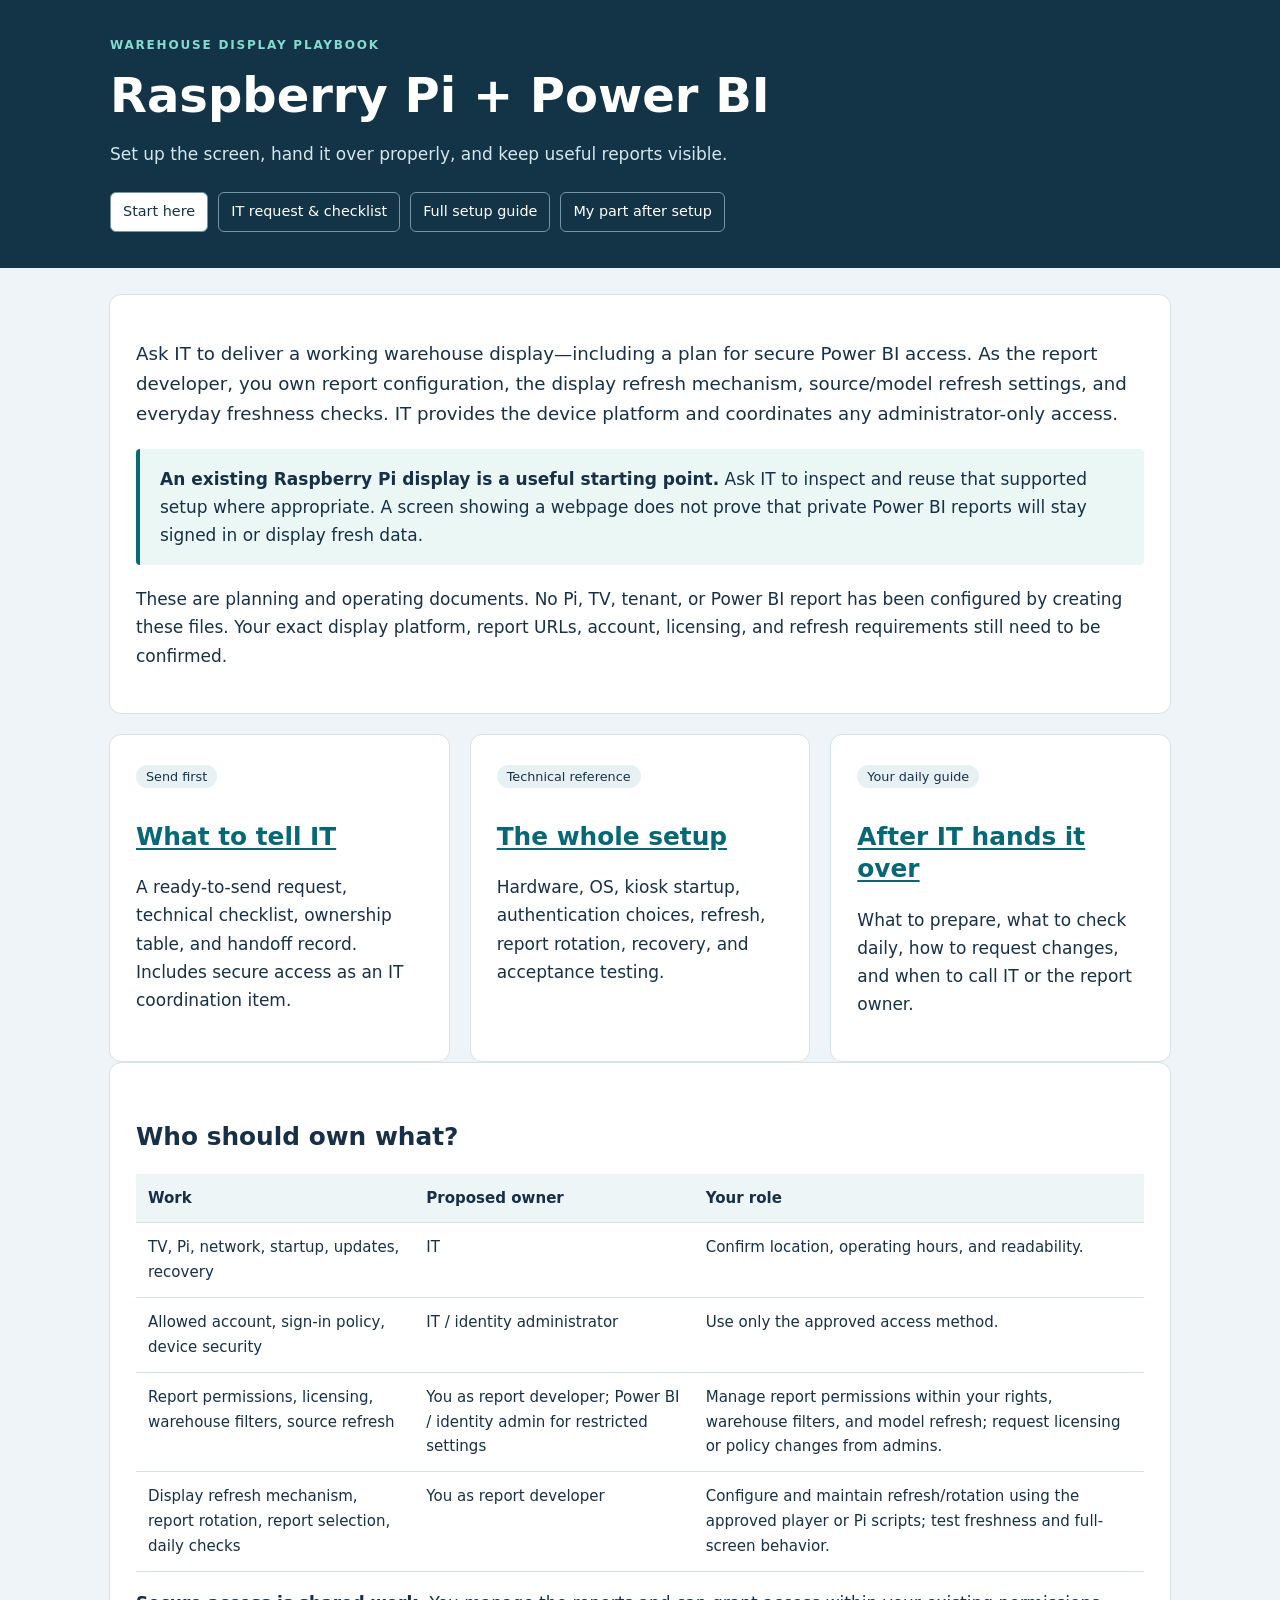
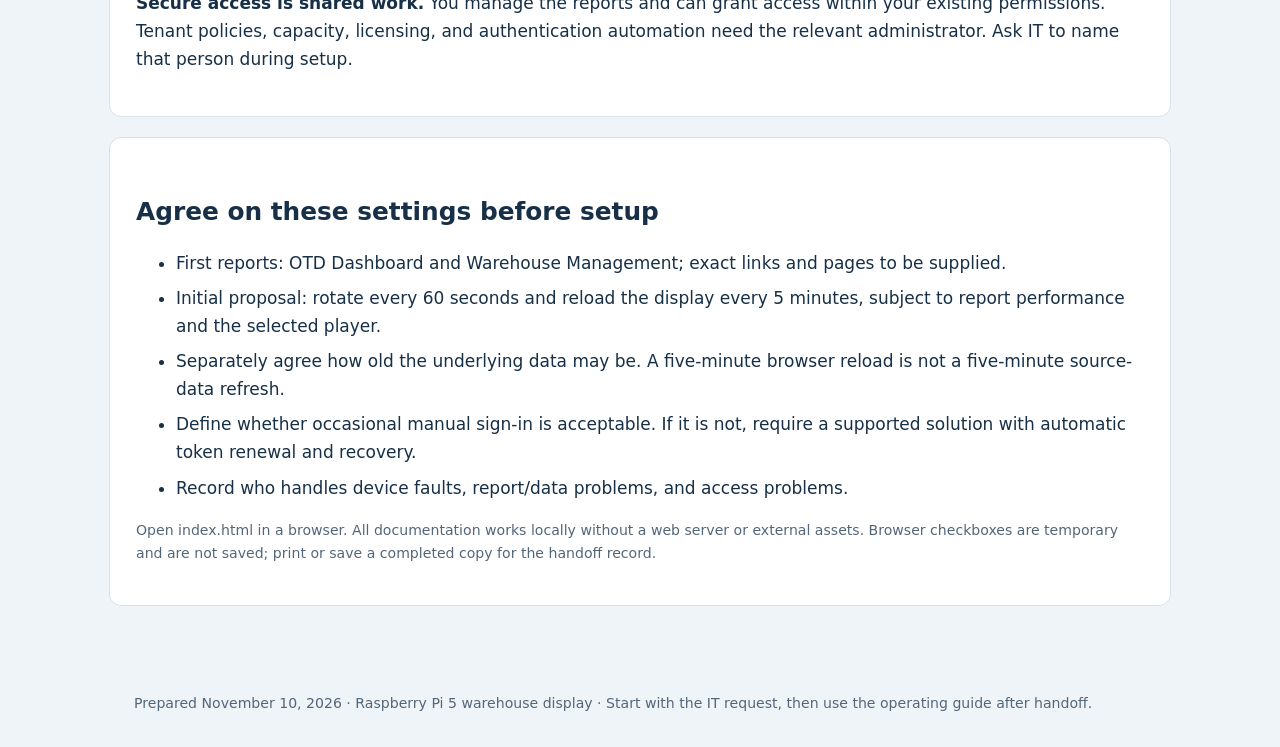
==== index.html @ 1edba2c5 "Add warehouse Raspberry Pi Power BI setup and handoff docs" ====
<!doctype html>
<html lang="en"><head><meta charset="utf-8"><meta name="viewport" content="width=device-width,initial-scale=1"><title>Warehouse Power BI Display — Start Here</title><link rel="stylesheet" href="docs.css"></head>
<body><header><div class="eyebrow">Warehouse display playbook</div><h1>Raspberry Pi + Power BI</h1><p>Set up the screen, hand it over properly, and keep useful reports visible.</p><nav aria-label="Documentation"><a href="index.html" aria-current="page">Start here</a><a href="it-handoff.html">IT request &amp; checklist</a><a href="full-setup.html">Full setup guide</a><a href="my-part.html">My part after setup</a></nav></header>
<main><article><p class="lead">Ask IT to deliver a working warehouse display—including a plan for secure Power BI access. As the report developer, you own report configuration, the display refresh mechanism, source/model refresh settings, and everyday freshness checks. IT provides the device platform and coordinates any administrator-only access.</p><div class="note"><strong>An existing Raspberry Pi display is a useful starting point.</strong> Ask IT to inspect and reuse that supported setup where appropriate. A screen showing a webpage does not prove that private Power BI reports will stay signed in or display fresh data.</div><p>These are planning and operating documents. No Pi, TV, tenant, or Power BI report has been configured by creating these files. Your exact display platform, report URLs, account, licensing, and refresh requirements still need to be confirmed.</p></article>
<div class="grid"><section class="card"><span class="tag">Send first</span><h2><a href="it-handoff.html">What to tell IT</a></h2><p>A ready-to-send request, technical checklist, ownership table, and handoff record. Includes secure access as an IT coordination item.</p></section><section class="card"><span class="tag">Technical reference</span><h2><a href="full-setup.html">The whole setup</a></h2><p>Hardware, OS, kiosk startup, authentication choices, refresh, report rotation, recovery, and acceptance testing.</p></section><section class="card"><span class="tag">Your daily guide</span><h2><a href="my-part.html">After IT hands it over</a></h2><p>What to prepare, what to check daily, how to request changes, and when to call IT or the report owner.</p></section></div>
<article><h2>Who should own what?</h2><div class="table-wrap"><table><thead><tr><th>Work</th><th>Proposed owner</th><th>Your role</th></tr></thead><tbody><tr><td>TV, Pi, network, startup, updates, recovery</td><td>IT</td><td>Confirm location, operating hours, and readability.</td></tr><tr><td>Allowed account, sign-in policy, device security</td><td>IT / identity administrator</td><td>Use only the approved access method.</td></tr><tr><td>Report permissions, licensing, warehouse filters, source refresh</td><td>You as report developer; Power BI / identity admin for restricted settings</td><td>Manage report permissions within your rights, warehouse filters, and model refresh; request licensing or policy changes from admins.</td></tr><tr><td>Display refresh mechanism, report rotation, report selection, daily checks</td><td>You as report developer</td><td>Configure and maintain refresh/rotation using the approved player or Pi scripts; test freshness and full-screen behavior.</td></tr></tbody></table></div><p><strong>Secure access is shared work.</strong> You manage the reports and can grant access within your existing permissions. Tenant policies, capacity, licensing, and authentication automation need the relevant administrator. Ask IT to name that person during setup.</p></article>
<article><h2>Agree on these settings before setup</h2><ul><li>First reports: OTD Dashboard and Warehouse Management; exact links and pages to be supplied.</li><li>Initial proposal: rotate every 60 seconds and reload the display every 5 minutes, subject to report performance and the selected player.</li><li>Separately agree how old the underlying data may be. A five-minute browser reload is not a five-minute source-data refresh.</li><li>Define whether occasional manual sign-in is acceptable. If it is not, require a supported solution with automatic token renewal and recovery.</li><li>Record who handles device faults, report/data problems, and access problems.</li></ul><p class="small">Open index.html in a browser. All documentation works locally without a web server or external assets. Browser checkboxes are temporary and are not saved; print or save a completed copy for the handoff record.</p></article></main><footer>Prepared November 10, 2026 · Raspberry Pi 5 warehouse display · Start with the IT request, then use the operating guide after handoff.</footer></body></html>
---- docs.css ----
:root{--ink:#173047;--muted:#536679;--accent:#096b72;--line:#d6e2e8;--paper:#fff;--bg:#eef4f7}*{box-sizing:border-box}body{margin:0;background:var(--bg);color:var(--ink);font:17px/1.65 system-ui,-apple-system,'Segoe UI',sans-serif}header{background:#133447;color:white;padding:36px max(24px,calc((100% - 1060px)/2))}header p{color:#d5e6ed;margin-bottom:0}.eyebrow{text-transform:uppercase;letter-spacing:.15em;font-size:.75rem;font-weight:700;color:#83dcce}h1{font-size:clamp(2rem,4vw,3rem);line-height:1.15;margin:12px 0}h2{margin-top:2rem;line-height:1.3;font-size:1.55rem}h3{font-size:1.13rem;margin-top:1.6rem}nav{display:flex;gap:10px;flex-wrap:wrap;margin-top:24px}nav a{color:white;border:1px solid #7296a6;border-radius:6px;padding:7px 12px;text-decoration:none;font-size:.9rem}nav a[aria-current=page]{background:#fff;color:var(--ink)}main{max-width:1110px;margin:26px auto;padding:0 24px 40px}article,.card{background:white;border:1px solid var(--line);border-radius:12px;padding:26px;margin-bottom:20px}.grid{display:grid;grid-template-columns:repeat(auto-fit,minmax(250px,1fr));gap:20px}.grid .card{margin:0}a{color:#076774;text-underline-offset:3px}a:hover{text-decoration-thickness:2px}.lead{font-size:1.14rem}.note{background:#eaf7f4;border-left:4px solid var(--accent);padding:16px 20px;border-radius:4px;margin:20px 0}.attention{background:#fff5df;border-color:#bb7a00}.small,footer{font-size:.88rem;color:var(--muted)}footer{max-width:1060px;margin:auto;padding:0 24px 32px}li{margin:.45rem 0}table{width:100%;border-collapse:collapse;font-size:.94rem}th,td{text-align:left;vertical-align:top;border-bottom:1px solid var(--line);padding:12px}th{background:#edf5f7}.table-wrap{overflow-x:auto}pre{background:#102a3a;color:#e2f1f5;padding:18px;border-radius:8px;overflow:auto;font: .86rem/1.6 Consolas,monospace}code{font-family:Consolas,monospace;overflow-wrap:anywhere}pre code{overflow-wrap:normal}blockquote{margin:0;padding:20px;border:1px solid var(--line);background:#f7fafb}input[type=checkbox]{width:18px;height:18px;accent-color:var(--accent);vertical-align:middle;margin-right:8px}.checks{list-style:none;padding-left:0}.checks label{cursor:pointer}.field{display:block;border-bottom:1px solid #8198a7;min-height:32px;margin:5px 0 14px}.step{color:var(--accent);font-weight:700}.tag{font-size:.8rem;background:#e7f1f4;border-radius:20px;padding:4px 10px}.toc{columns:2}.toc li{break-inside:avoid}section{scroll-margin-top:20px}@media(max-width:650px){article,.card{padding:19px}th,td{padding:9px}.toc{columns:1}body{font-size:16px}}@media print{body{background:#fff;font-size:10pt;color:#000}header{background:white;color:#000;padding:0 0 12px;border-bottom:2px solid #000}header p,.eyebrow{color:#333}nav{display:none}main{margin:0;padding:0;max-width:none}article,.card{border:0;padding:0;border-radius:0;margin:16px 0}.grid{display:block}.grid .card{margin-bottom:16px}h2,h3{break-after:avoid}tr,.note,blockquote{break-inside:avoid}pre{white-space:pre-wrap;overflow-wrap:anywhere;background:#f2f2f2;color:#000;border:1px solid #ccc;font-size:8pt}a{color:#000}footer{padding:16px 0}.no-print{display:none}}
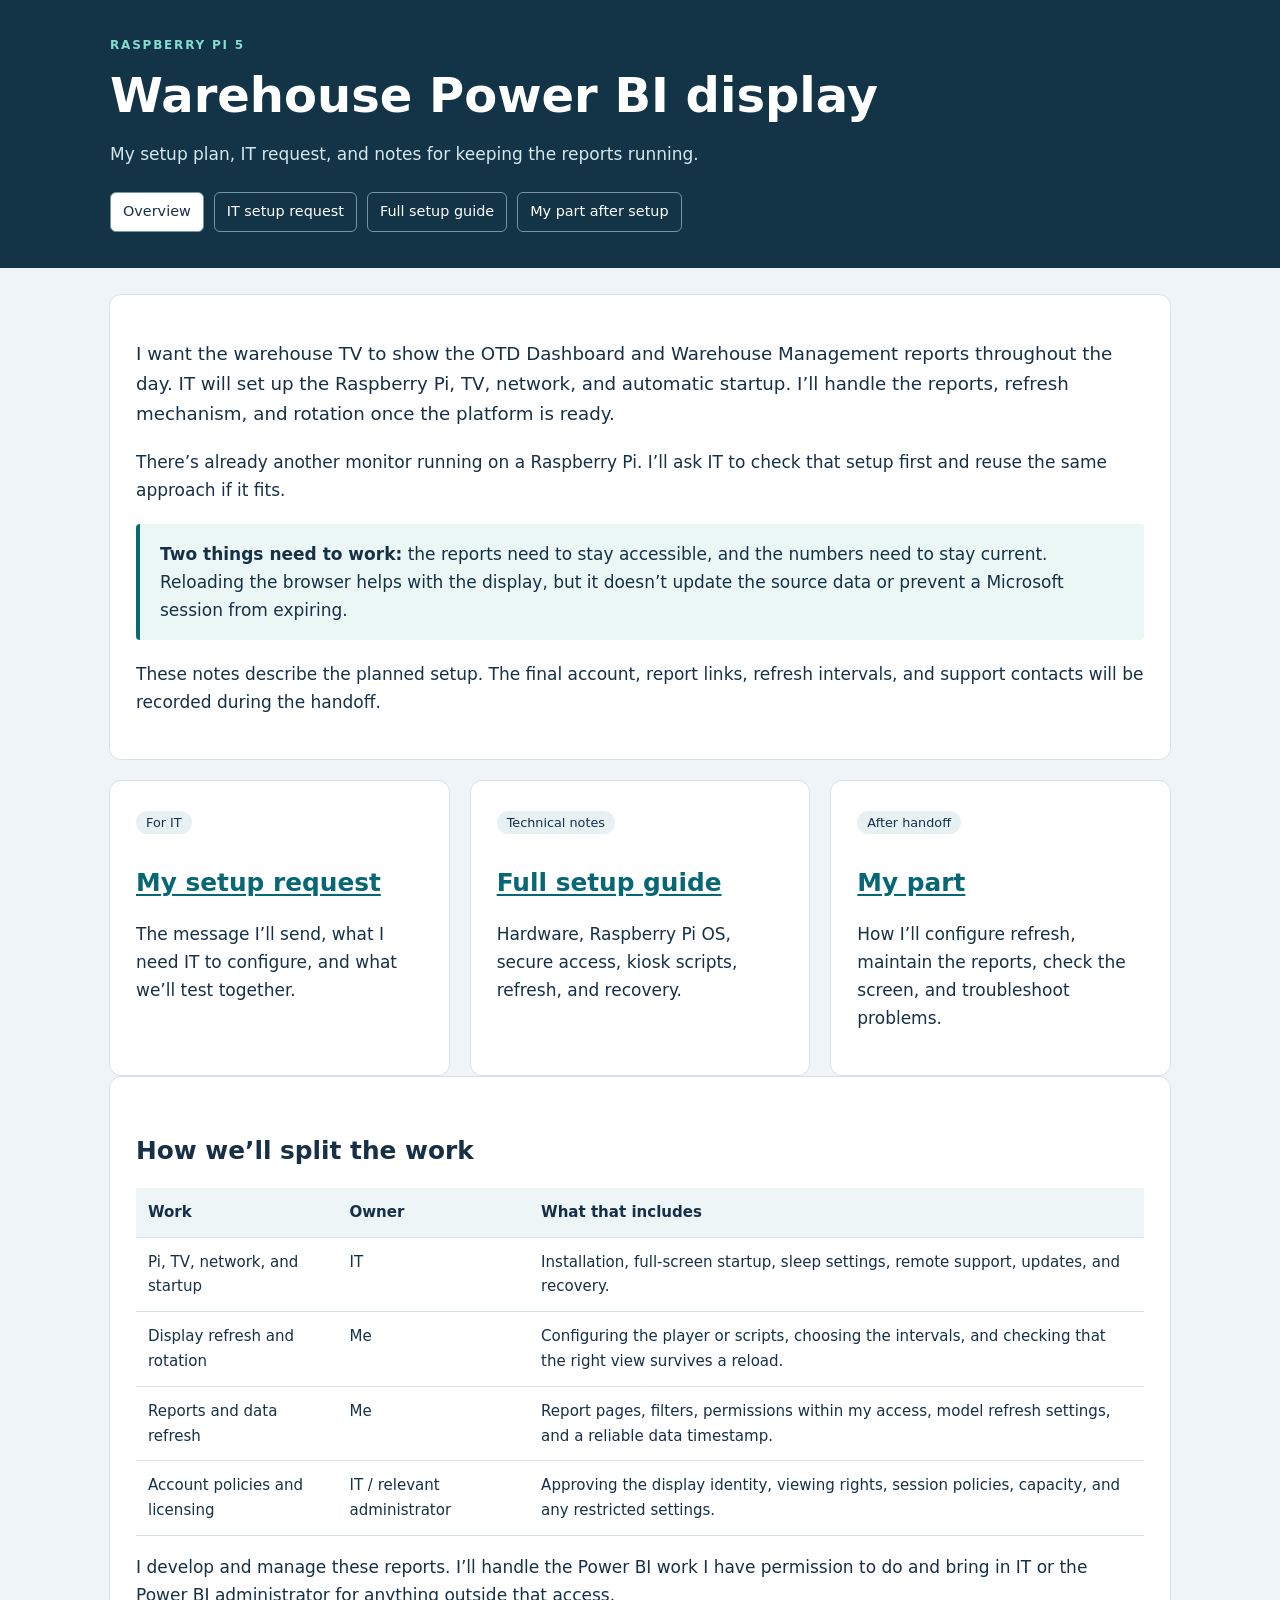
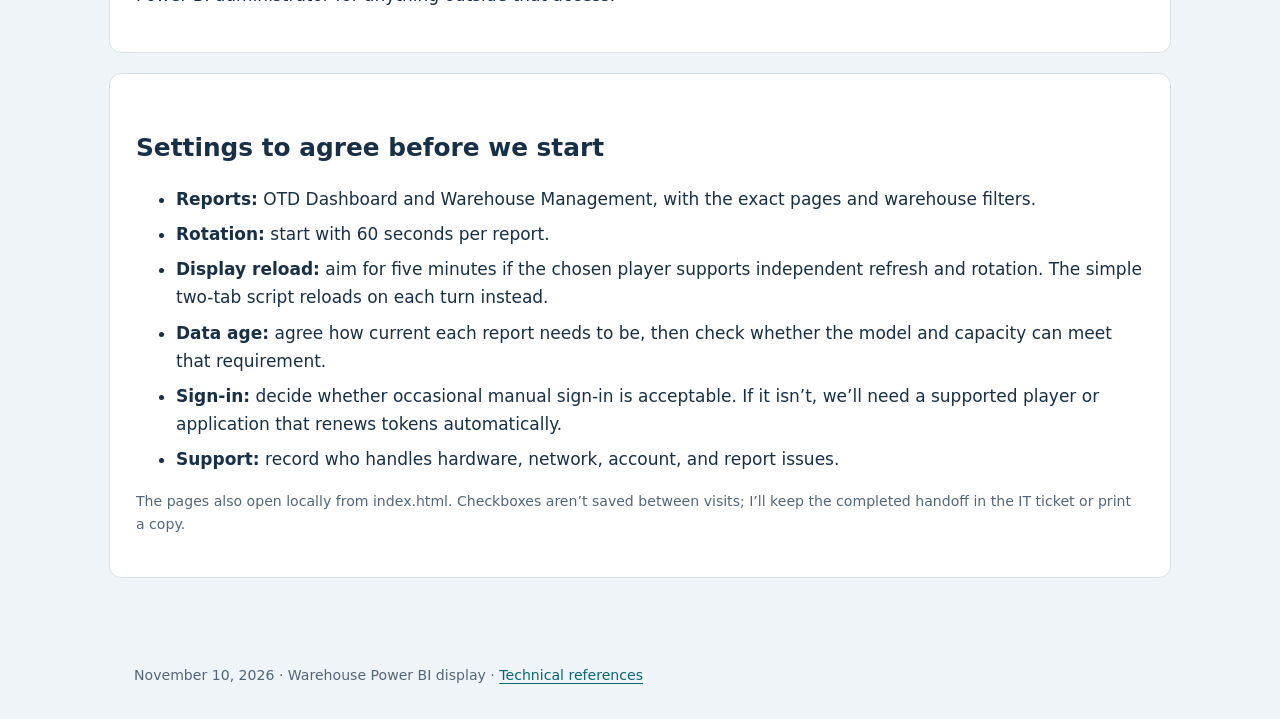
==== commit 9d3bd187: "Rewrite docs in first person and prepare static Pages site" ====
--- a/index.html
+++ b/index.html
@@ -1,7 +1,12 @@
 <!doctype html>
-<html lang="en"><head><meta charset="utf-8"><meta name="viewport" content="width=device-width,initial-scale=1"><title>Warehouse Power BI Display — Start Here</title><link rel="stylesheet" href="docs.css"></head>
-<body><header><div class="eyebrow">Warehouse display playbook</div><h1>Raspberry Pi + Power BI</h1><p>Set up the screen, hand it over properly, and keep useful reports visible.</p><nav aria-label="Documentation"><a href="index.html" aria-current="page">Start here</a><a href="it-handoff.html">IT request &amp; checklist</a><a href="full-setup.html">Full setup guide</a><a href="my-part.html">My part after setup</a></nav></header>
-<main><article><p class="lead">Ask IT to deliver a working warehouse display—including a plan for secure Power BI access. As the report developer, you own report configuration, the display refresh mechanism, source/model refresh settings, and everyday freshness checks. IT provides the device platform and coordinates any administrator-only access.</p><div class="note"><strong>An existing Raspberry Pi display is a useful starting point.</strong> Ask IT to inspect and reuse that supported setup where appropriate. A screen showing a webpage does not prove that private Power BI reports will stay signed in or display fresh data.</div><p>These are planning and operating documents. No Pi, TV, tenant, or Power BI report has been configured by creating these files. Your exact display platform, report URLs, account, licensing, and refresh requirements still need to be confirmed.</p></article>
-<div class="grid"><section class="card"><span class="tag">Send first</span><h2><a href="it-handoff.html">What to tell IT</a></h2><p>A ready-to-send request, technical checklist, ownership table, and handoff record. Includes secure access as an IT coordination item.</p></section><section class="card"><span class="tag">Technical reference</span><h2><a href="full-setup.html">The whole setup</a></h2><p>Hardware, OS, kiosk startup, authentication choices, refresh, report rotation, recovery, and acceptance testing.</p></section><section class="card"><span class="tag">Your daily guide</span><h2><a href="my-part.html">After IT hands it over</a></h2><p>What to prepare, what to check daily, how to request changes, and when to call IT or the report owner.</p></section></div>
-<article><h2>Who should own what?</h2><div class="table-wrap"><table><thead><tr><th>Work</th><th>Proposed owner</th><th>Your role</th></tr></thead><tbody><tr><td>TV, Pi, network, startup, updates, recovery</td><td>IT</td><td>Confirm location, operating hours, and readability.</td></tr><tr><td>Allowed account, sign-in policy, device security</td><td>IT / identity administrator</td><td>Use only the approved access method.</td></tr><tr><td>Report permissions, licensing, warehouse filters, source refresh</td><td>You as report developer; Power BI / identity admin for restricted settings</td><td>Manage report permissions within your rights, warehouse filters, and model refresh; request licensing or policy changes from admins.</td></tr><tr><td>Display refresh mechanism, report rotation, report selection, daily checks</td><td>You as report developer</td><td>Configure and maintain refresh/rotation using the approved player or Pi scripts; test freshness and full-screen behavior.</td></tr></tbody></table></div><p><strong>Secure access is shared work.</strong> You manage the reports and can grant access within your existing permissions. Tenant policies, capacity, licensing, and authentication automation need the relevant administrator. Ask IT to name that person during setup.</p></article>
-<article><h2>Agree on these settings before setup</h2><ul><li>First reports: OTD Dashboard and Warehouse Management; exact links and pages to be supplied.</li><li>Initial proposal: rotate every 60 seconds and reload the display every 5 minutes, subject to report performance and the selected player.</li><li>Separately agree how old the underlying data may be. A five-minute browser reload is not a five-minute source-data refresh.</li><li>Define whether occasional manual sign-in is acceptable. If it is not, require a supported solution with automatic token renewal and recovery.</li><li>Record who handles device faults, report/data problems, and access problems.</li></ul><p class="small">Open index.html in a browser. All documentation works locally without a web server or external assets. Browser checkboxes are temporary and are not saved; print or save a completed copy for the handoff record.</p></article></main><footer>Prepared November 10, 2026 · Raspberry Pi 5 warehouse display · Start with the IT request, then use the operating guide after handoff.</footer></body></html>
+<html lang="en">
+<head><meta charset="utf-8"><meta name="viewport" content="width=device-width,initial-scale=1"><title>Warehouse Power BI display — Warehouse Power BI Display</title><link rel="stylesheet" href="docs.css"></head>
+<body>
+<header><div class="eyebrow">Raspberry Pi 5</div><h1>Warehouse Power BI display</h1><p>My setup plan, IT request, and notes for keeping the reports running.</p><nav aria-label="Documentation"><a href="index.html" aria-current="page">Overview</a><a href="it-handoff.html">IT setup request</a><a href="full-setup.html">Full setup guide</a><a href="my-part.html">My part after setup</a></nav></header>
+<main>
+<article><p class="lead">I want the warehouse TV to show the OTD Dashboard and Warehouse Management reports throughout the day. IT will set up the Raspberry Pi, TV, network, and automatic startup. I’ll handle the reports, refresh mechanism, and rotation once the platform is ready.</p><p>There’s already another monitor running on a Raspberry Pi. I’ll ask IT to check that setup first and reuse the same approach if it fits.</p><div class="note"><strong>Two things need to work:</strong> the reports need to stay accessible, and the numbers need to stay current. Reloading the browser helps with the display, but it doesn’t update the source data or prevent a Microsoft session from expiring.</div><p>These notes describe the planned setup. The final account, report links, refresh intervals, and support contacts will be recorded during the handoff.</p></article>
+<div class="grid"><section class="card"><span class="tag">For IT</span><h2><a href="it-handoff.html">My setup request</a></h2><p>The message I’ll send, what I need IT to configure, and what we’ll test together.</p></section><section class="card"><span class="tag">Technical notes</span><h2><a href="full-setup.html">Full setup guide</a></h2><p>Hardware, Raspberry Pi OS, secure access, kiosk scripts, refresh, and recovery.</p></section><section class="card"><span class="tag">After handoff</span><h2><a href="my-part.html">My part</a></h2><p>How I’ll configure refresh, maintain the reports, check the screen, and troubleshoot problems.</p></section></div>
+<article><h2>How we’ll split the work</h2><div class="table-wrap"><table><thead><tr><th>Work</th><th>Owner</th><th>What that includes</th></tr></thead><tbody><tr><td>Pi, TV, network, and startup</td><td>IT</td><td>Installation, full-screen startup, sleep settings, remote support, updates, and recovery.</td></tr><tr><td>Display refresh and rotation</td><td>Me</td><td>Configuring the player or scripts, choosing the intervals, and checking that the right view survives a reload.</td></tr><tr><td>Reports and data refresh</td><td>Me</td><td>Report pages, filters, permissions within my access, model refresh settings, and a reliable data timestamp.</td></tr><tr><td>Account policies and licensing</td><td>IT / relevant administrator</td><td>Approving the display identity, viewing rights, session policies, capacity, and any restricted settings.</td></tr></tbody></table></div><p>I develop and manage these reports. I’ll handle the Power BI work I have permission to do and bring in IT or the Power BI administrator for anything outside that access.</p></article>
+<article><h2>Settings to agree before we start</h2><ul><li><strong>Reports:</strong> OTD Dashboard and Warehouse Management, with the exact pages and warehouse filters.</li><li><strong>Rotation:</strong> start with 60 seconds per report.</li><li><strong>Display reload:</strong> aim for five minutes if the chosen player supports independent refresh and rotation. The simple two-tab script reloads on each turn instead.</li><li><strong>Data age:</strong> agree how current each report needs to be, then check whether the model and capacity can meet that requirement.</li><li><strong>Sign-in:</strong> decide whether occasional manual sign-in is acceptable. If it isn’t, we’ll need a supported player or application that renews tokens automatically.</li><li><strong>Support:</strong> record who handles hardware, network, account, and report issues.</li></ul><p class="small">The pages also open locally from index.html. Checkboxes aren’t saved between visits; I’ll keep the completed handoff in the IT ticket or print a copy.</p></article></main>
+<footer>November 10, 2026 · Warehouse Power BI display · <a href="full-setup.html#sources">Technical references</a></footer>
+</body></html>
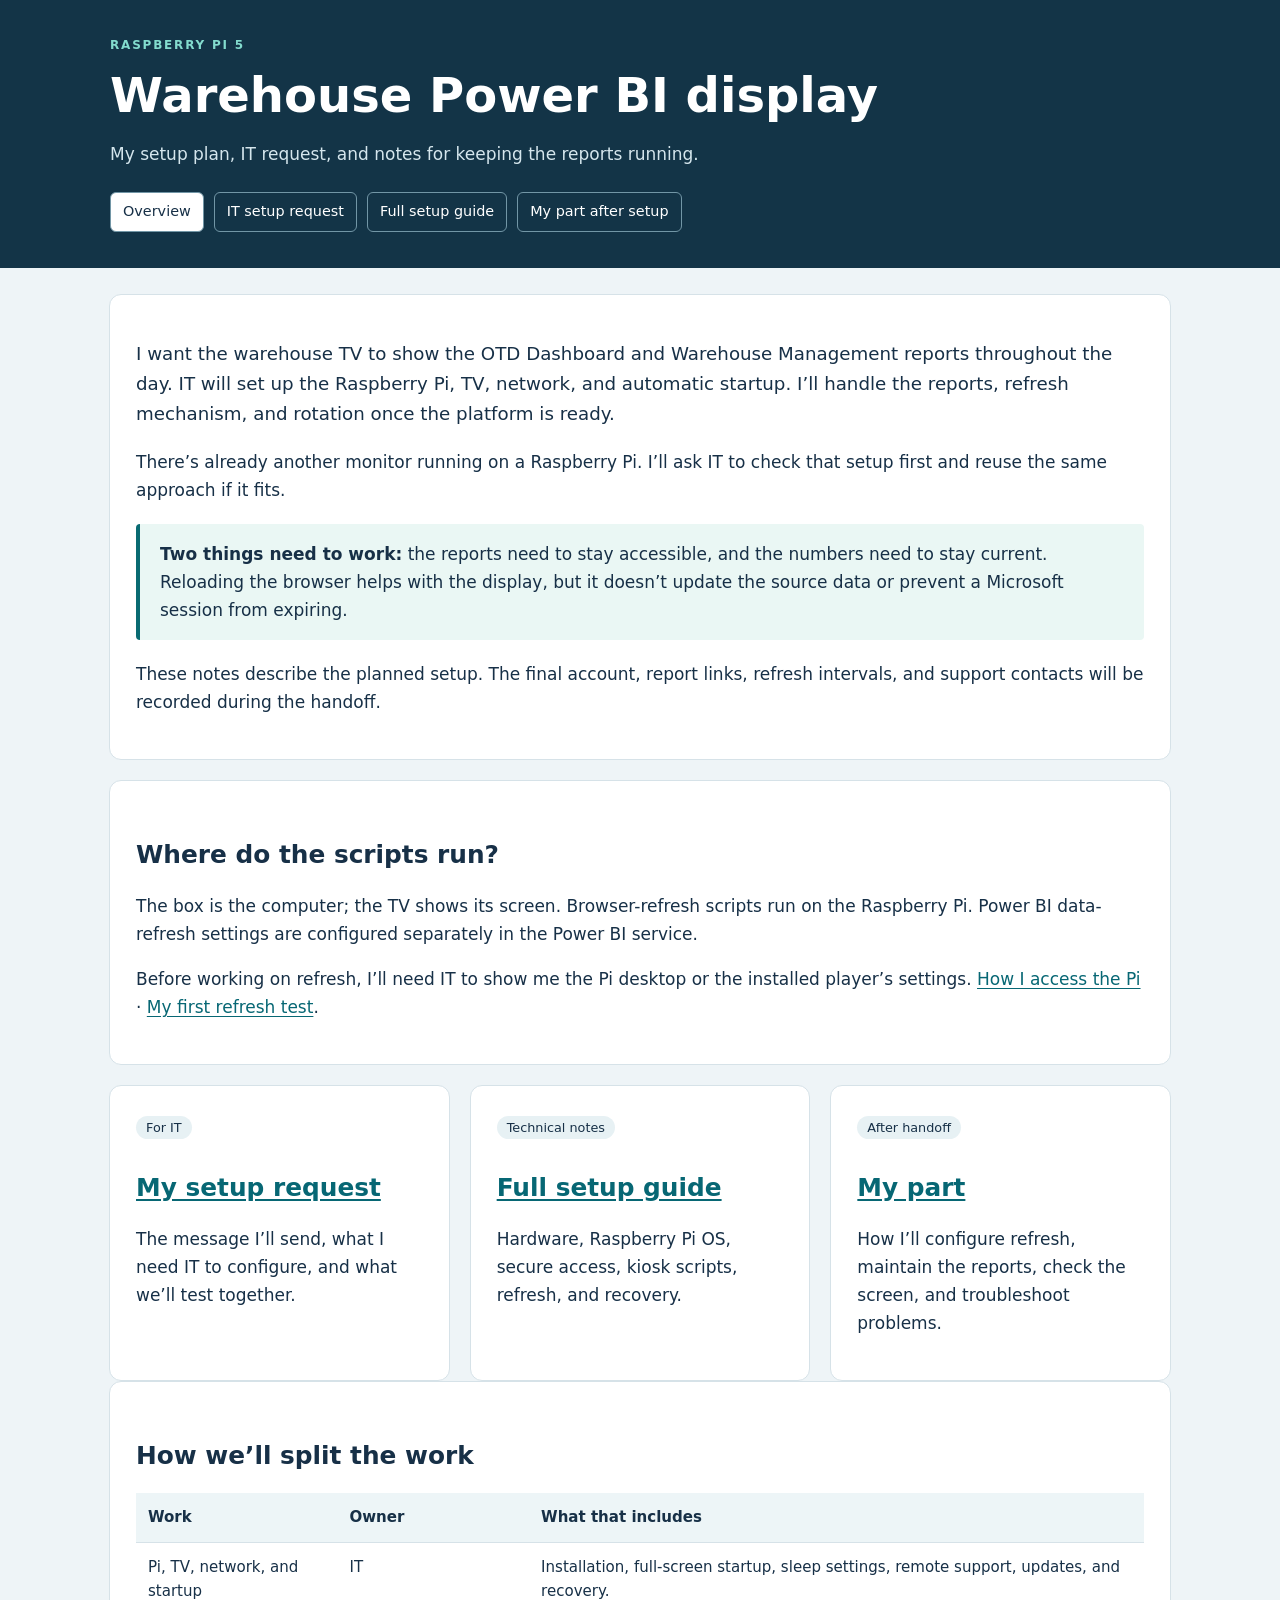
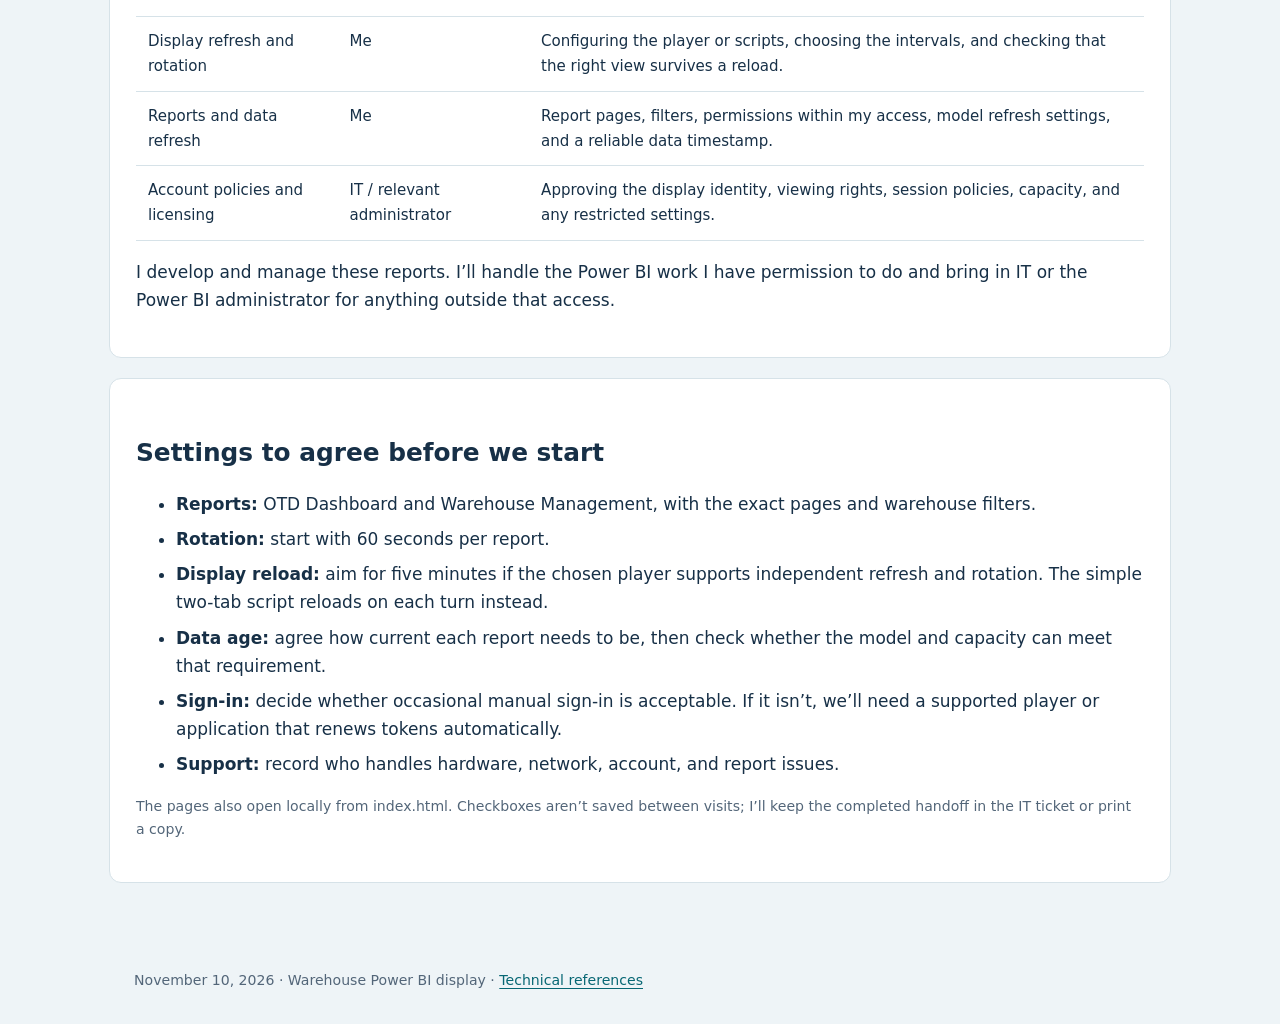
==== commit 385aef6f: "Explain Pi access and where to run display refresh scripts" ====
--- a/index.html
+++ b/index.html
@@ -5,6 +5,7 @@
 <header><div class="eyebrow">Raspberry Pi 5</div><h1>Warehouse Power BI display</h1><p>My setup plan, IT request, and notes for keeping the reports running.</p><nav aria-label="Documentation"><a href="index.html" aria-current="page">Overview</a><a href="it-handoff.html">IT setup request</a><a href="full-setup.html">Full setup guide</a><a href="my-part.html">My part after setup</a></nav></header>
 <main>
 <article><p class="lead">I want the warehouse TV to show the OTD Dashboard and Warehouse Management reports throughout the day. IT will set up the Raspberry Pi, TV, network, and automatic startup. I’ll handle the reports, refresh mechanism, and rotation once the platform is ready.</p><p>There’s already another monitor running on a Raspberry Pi. I’ll ask IT to check that setup first and reuse the same approach if it fits.</p><div class="note"><strong>Two things need to work:</strong> the reports need to stay accessible, and the numbers need to stay current. Reloading the browser helps with the display, but it doesn’t update the source data or prevent a Microsoft session from expiring.</div><p>These notes describe the planned setup. The final account, report links, refresh intervals, and support contacts will be recorded during the handoff.</p></article>
+<article><h2>Where do the scripts run?</h2><p>The box is the computer; the TV shows its screen. Browser-refresh scripts run on the Raspberry Pi. Power BI data-refresh settings are configured separately in the Power BI service.</p><p>Before working on refresh, I’ll need IT to show me the Pi desktop or the installed player’s settings. <a href="my-part.html#access-the-pi">How I access the Pi</a> · <a href="my-part.html#run-refresh">My first refresh test</a>.</p></article>
 <div class="grid"><section class="card"><span class="tag">For IT</span><h2><a href="it-handoff.html">My setup request</a></h2><p>The message I’ll send, what I need IT to configure, and what we’ll test together.</p></section><section class="card"><span class="tag">Technical notes</span><h2><a href="full-setup.html">Full setup guide</a></h2><p>Hardware, Raspberry Pi OS, secure access, kiosk scripts, refresh, and recovery.</p></section><section class="card"><span class="tag">After handoff</span><h2><a href="my-part.html">My part</a></h2><p>How I’ll configure refresh, maintain the reports, check the screen, and troubleshoot problems.</p></section></div>
 <article><h2>How we’ll split the work</h2><div class="table-wrap"><table><thead><tr><th>Work</th><th>Owner</th><th>What that includes</th></tr></thead><tbody><tr><td>Pi, TV, network, and startup</td><td>IT</td><td>Installation, full-screen startup, sleep settings, remote support, updates, and recovery.</td></tr><tr><td>Display refresh and rotation</td><td>Me</td><td>Configuring the player or scripts, choosing the intervals, and checking that the right view survives a reload.</td></tr><tr><td>Reports and data refresh</td><td>Me</td><td>Report pages, filters, permissions within my access, model refresh settings, and a reliable data timestamp.</td></tr><tr><td>Account policies and licensing</td><td>IT / relevant administrator</td><td>Approving the display identity, viewing rights, session policies, capacity, and any restricted settings.</td></tr></tbody></table></div><p>I develop and manage these reports. I’ll handle the Power BI work I have permission to do and bring in IT or the Power BI administrator for anything outside that access.</p></article>
 <article><h2>Settings to agree before we start</h2><ul><li><strong>Reports:</strong> OTD Dashboard and Warehouse Management, with the exact pages and warehouse filters.</li><li><strong>Rotation:</strong> start with 60 seconds per report.</li><li><strong>Display reload:</strong> aim for five minutes if the chosen player supports independent refresh and rotation. The simple two-tab script reloads on each turn instead.</li><li><strong>Data age:</strong> agree how current each report needs to be, then check whether the model and capacity can meet that requirement.</li><li><strong>Sign-in:</strong> decide whether occasional manual sign-in is acceptable. If it isn’t, we’ll need a supported player or application that renews tokens automatically.</li><li><strong>Support:</strong> record who handles hardware, network, account, and report issues.</li></ul><p class="small">The pages also open locally from index.html. Checkboxes aren’t saved between visits; I’ll keep the completed handoff in the IT ticket or print a copy.</p></article></main>
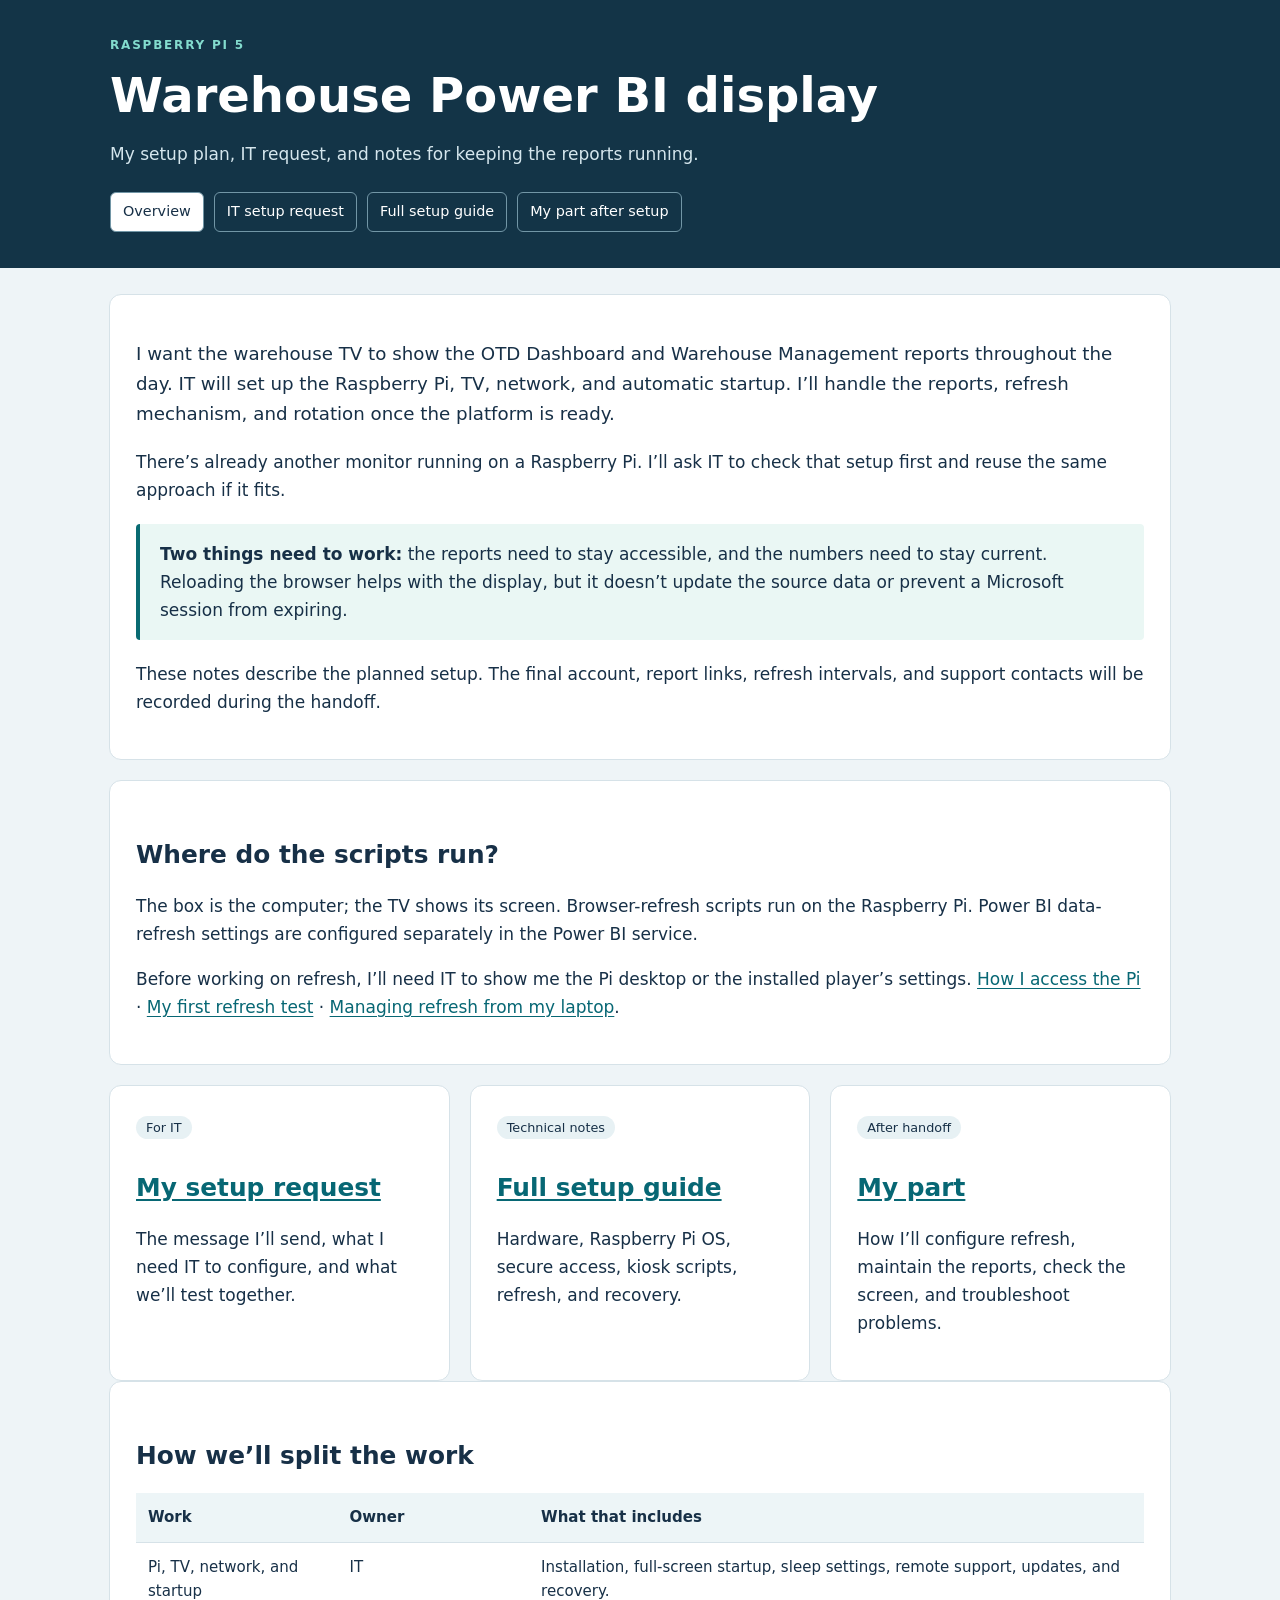
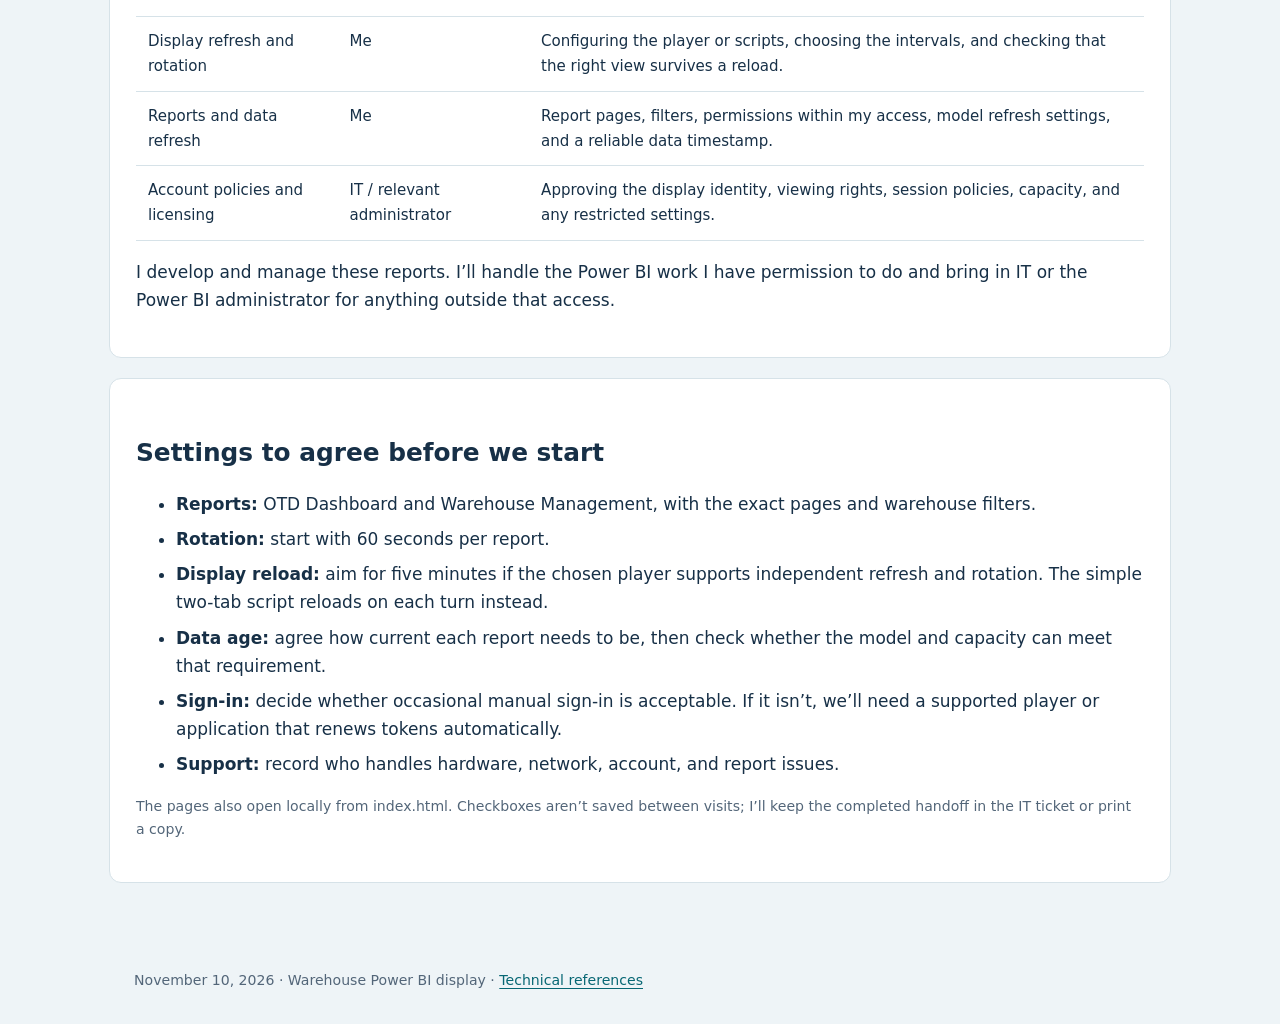
==== commit 14cdb116: "Document laptop remote access and refresh management handoff" ====
--- a/index.html
+++ b/index.html
@@ -5,7 +5,7 @@
 <header><div class="eyebrow">Raspberry Pi 5</div><h1>Warehouse Power BI display</h1><p>My setup plan, IT request, and notes for keeping the reports running.</p><nav aria-label="Documentation"><a href="index.html" aria-current="page">Overview</a><a href="it-handoff.html">IT setup request</a><a href="full-setup.html">Full setup guide</a><a href="my-part.html">My part after setup</a></nav></header>
 <main>
 <article><p class="lead">I want the warehouse TV to show the OTD Dashboard and Warehouse Management reports throughout the day. IT will set up the Raspberry Pi, TV, network, and automatic startup. I’ll handle the reports, refresh mechanism, and rotation once the platform is ready.</p><p>There’s already another monitor running on a Raspberry Pi. I’ll ask IT to check that setup first and reuse the same approach if it fits.</p><div class="note"><strong>Two things need to work:</strong> the reports need to stay accessible, and the numbers need to stay current. Reloading the browser helps with the display, but it doesn’t update the source data or prevent a Microsoft session from expiring.</div><p>These notes describe the planned setup. The final account, report links, refresh intervals, and support contacts will be recorded during the handoff.</p></article>
-<article><h2>Where do the scripts run?</h2><p>The box is the computer; the TV shows its screen. Browser-refresh scripts run on the Raspberry Pi. Power BI data-refresh settings are configured separately in the Power BI service.</p><p>Before working on refresh, I’ll need IT to show me the Pi desktop or the installed player’s settings. <a href="my-part.html#access-the-pi">How I access the Pi</a> · <a href="my-part.html#run-refresh">My first refresh test</a>.</p></article>
+<article><h2>Where do the scripts run?</h2><p>The box is the computer; the TV shows its screen. Browser-refresh scripts run on the Raspberry Pi. Power BI data-refresh settings are configured separately in the Power BI service.</p><p>Before working on refresh, I’ll need IT to show me the Pi desktop or the installed player’s settings. <a href="my-part.html#access-the-pi">How I access the Pi</a> · <a href="my-part.html#run-refresh">My first refresh test</a> · <a href="my-part.html#remote-refresh">Managing refresh from my laptop</a>.</p></article>
 <div class="grid"><section class="card"><span class="tag">For IT</span><h2><a href="it-handoff.html">My setup request</a></h2><p>The message I’ll send, what I need IT to configure, and what we’ll test together.</p></section><section class="card"><span class="tag">Technical notes</span><h2><a href="full-setup.html">Full setup guide</a></h2><p>Hardware, Raspberry Pi OS, secure access, kiosk scripts, refresh, and recovery.</p></section><section class="card"><span class="tag">After handoff</span><h2><a href="my-part.html">My part</a></h2><p>How I’ll configure refresh, maintain the reports, check the screen, and troubleshoot problems.</p></section></div>
 <article><h2>How we’ll split the work</h2><div class="table-wrap"><table><thead><tr><th>Work</th><th>Owner</th><th>What that includes</th></tr></thead><tbody><tr><td>Pi, TV, network, and startup</td><td>IT</td><td>Installation, full-screen startup, sleep settings, remote support, updates, and recovery.</td></tr><tr><td>Display refresh and rotation</td><td>Me</td><td>Configuring the player or scripts, choosing the intervals, and checking that the right view survives a reload.</td></tr><tr><td>Reports and data refresh</td><td>Me</td><td>Report pages, filters, permissions within my access, model refresh settings, and a reliable data timestamp.</td></tr><tr><td>Account policies and licensing</td><td>IT / relevant administrator</td><td>Approving the display identity, viewing rights, session policies, capacity, and any restricted settings.</td></tr></tbody></table></div><p>I develop and manage these reports. I’ll handle the Power BI work I have permission to do and bring in IT or the Power BI administrator for anything outside that access.</p></article>
 <article><h2>Settings to agree before we start</h2><ul><li><strong>Reports:</strong> OTD Dashboard and Warehouse Management, with the exact pages and warehouse filters.</li><li><strong>Rotation:</strong> start with 60 seconds per report.</li><li><strong>Display reload:</strong> aim for five minutes if the chosen player supports independent refresh and rotation. The simple two-tab script reloads on each turn instead.</li><li><strong>Data age:</strong> agree how current each report needs to be, then check whether the model and capacity can meet that requirement.</li><li><strong>Sign-in:</strong> decide whether occasional manual sign-in is acceptable. If it isn’t, we’ll need a supported player or application that renews tokens automatically.</li><li><strong>Support:</strong> record who handles hardware, network, account, and report issues.</li></ul><p class="small">The pages also open locally from index.html. Checkboxes aren’t saved between visits; I’ll keep the completed handoff in the IT ticket or print a copy.</p></article></main>
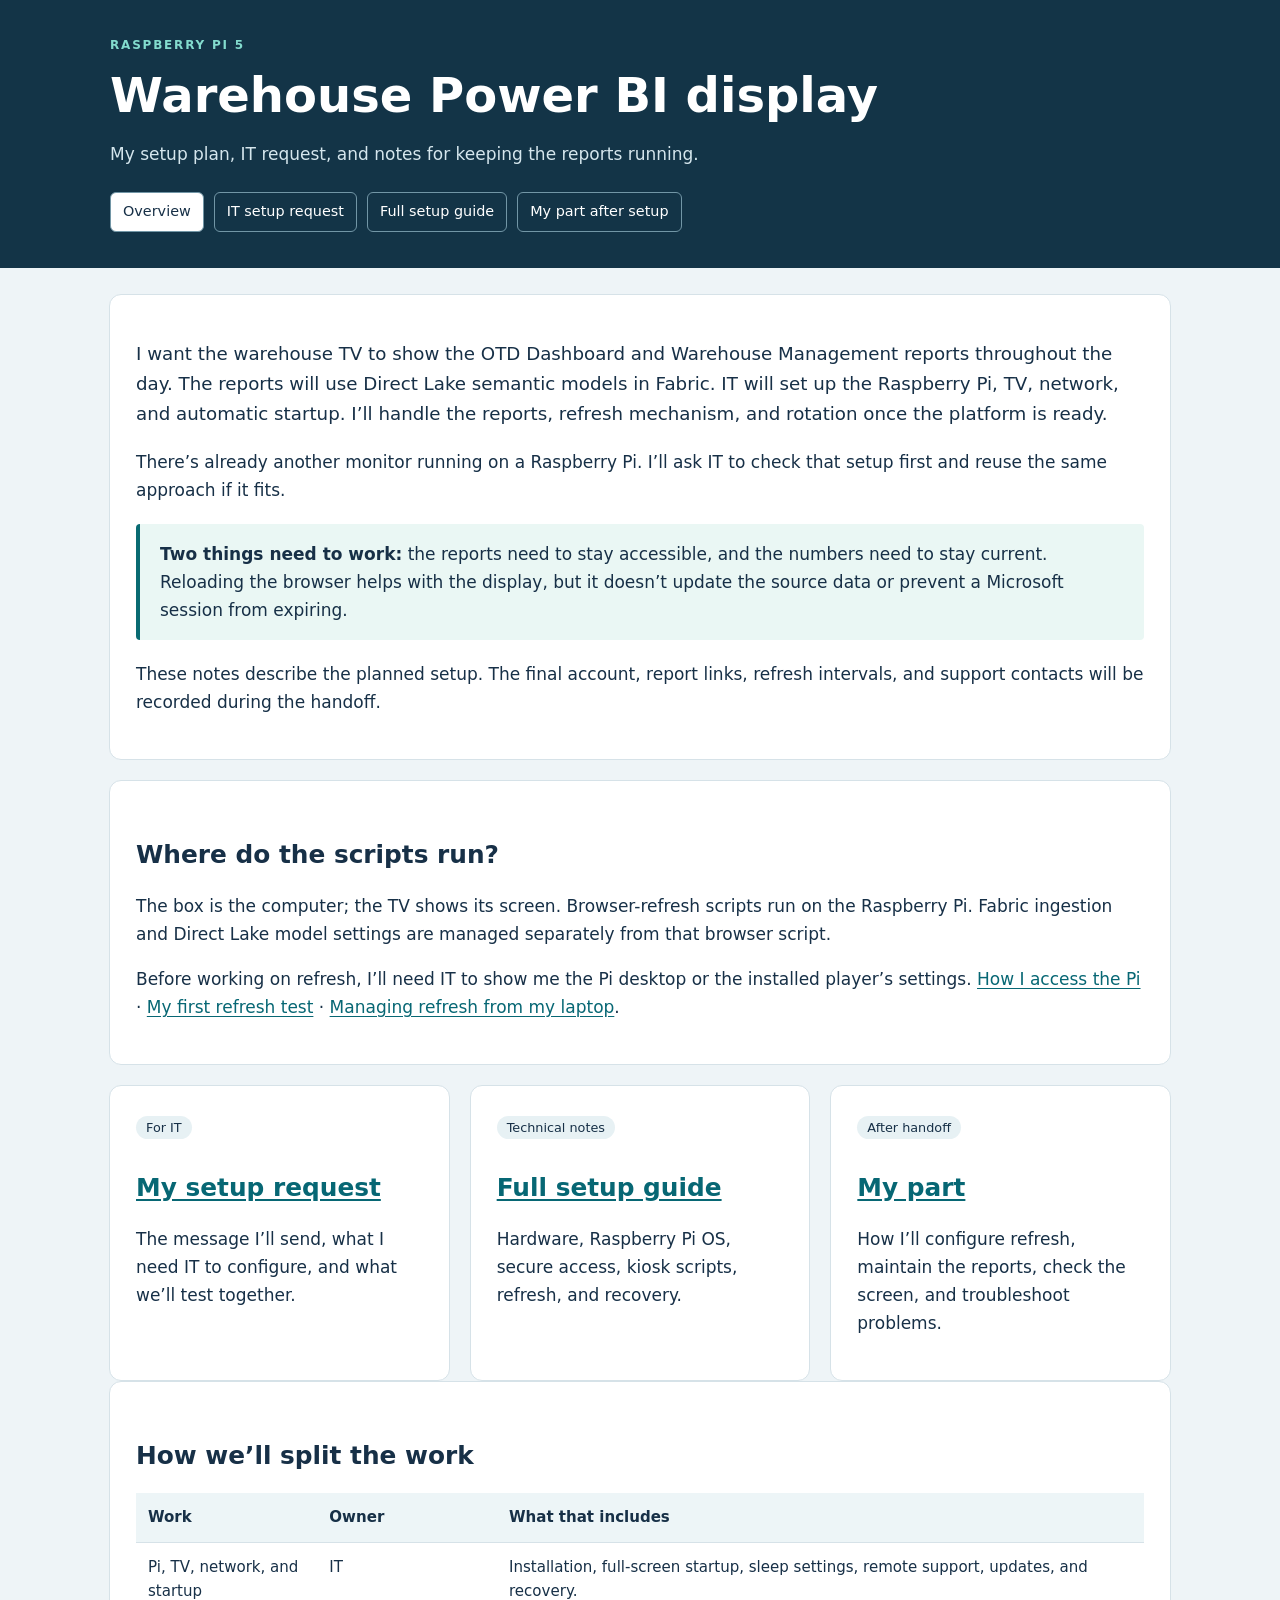
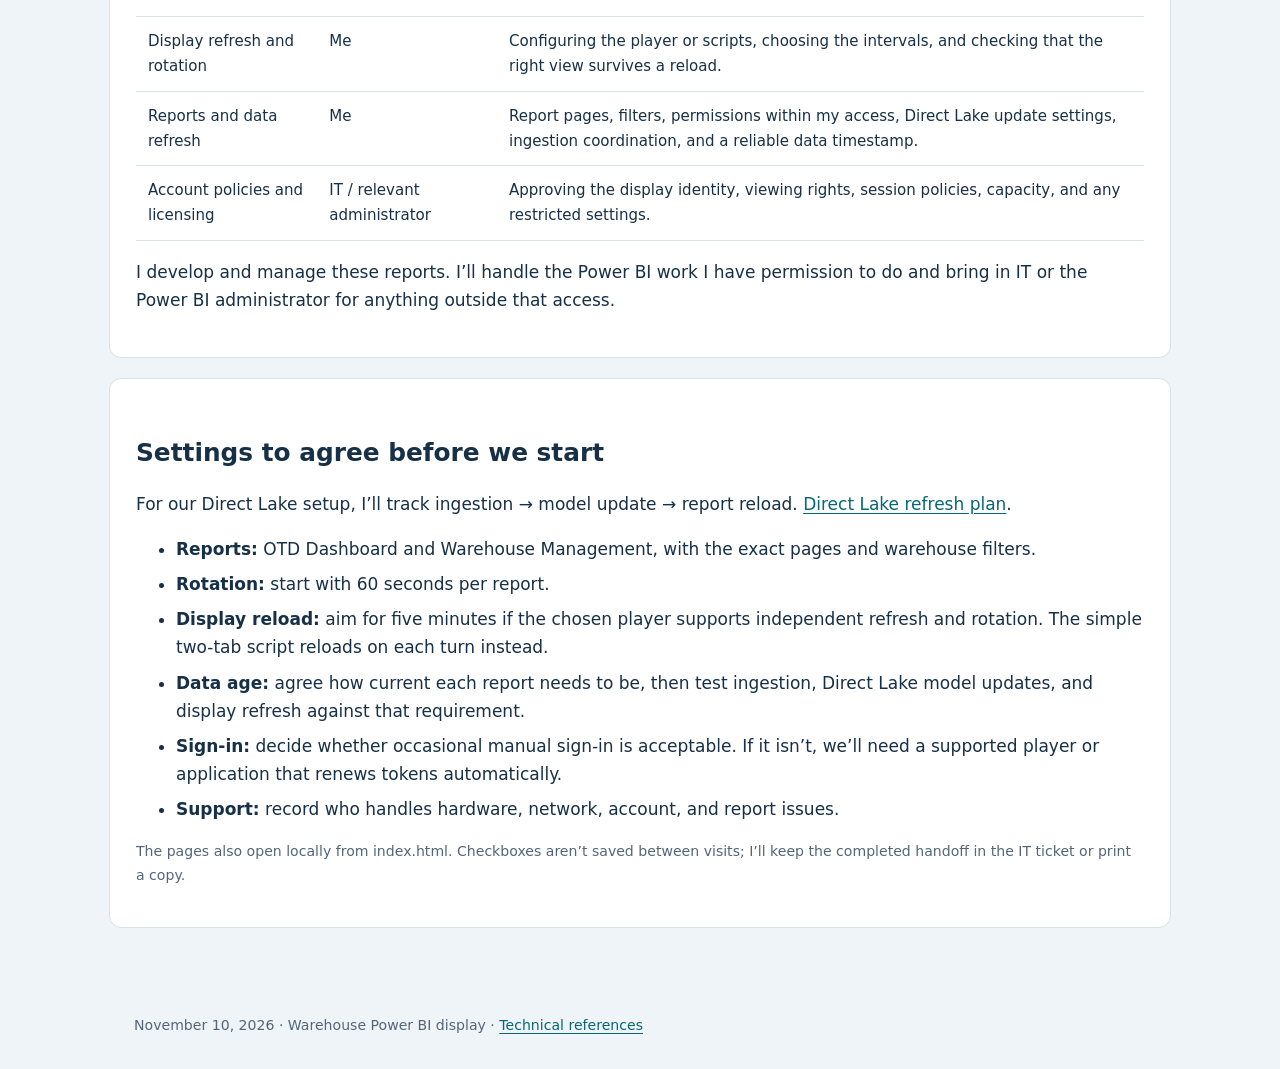
==== commit 28bcad26: "Update warehouse report refresh guidance for Direct Lake" ====
--- a/index.html
+++ b/index.html
@@ -4,10 +4,10 @@
 <body>
 <header><div class="eyebrow">Raspberry Pi 5</div><h1>Warehouse Power BI display</h1><p>My setup plan, IT request, and notes for keeping the reports running.</p><nav aria-label="Documentation"><a href="index.html" aria-current="page">Overview</a><a href="it-handoff.html">IT setup request</a><a href="full-setup.html">Full setup guide</a><a href="my-part.html">My part after setup</a></nav></header>
 <main>
-<article><p class="lead">I want the warehouse TV to show the OTD Dashboard and Warehouse Management reports throughout the day. IT will set up the Raspberry Pi, TV, network, and automatic startup. I’ll handle the reports, refresh mechanism, and rotation once the platform is ready.</p><p>There’s already another monitor running on a Raspberry Pi. I’ll ask IT to check that setup first and reuse the same approach if it fits.</p><div class="note"><strong>Two things need to work:</strong> the reports need to stay accessible, and the numbers need to stay current. Reloading the browser helps with the display, but it doesn’t update the source data or prevent a Microsoft session from expiring.</div><p>These notes describe the planned setup. The final account, report links, refresh intervals, and support contacts will be recorded during the handoff.</p></article>
-<article><h2>Where do the scripts run?</h2><p>The box is the computer; the TV shows its screen. Browser-refresh scripts run on the Raspberry Pi. Power BI data-refresh settings are configured separately in the Power BI service.</p><p>Before working on refresh, I’ll need IT to show me the Pi desktop or the installed player’s settings. <a href="my-part.html#access-the-pi">How I access the Pi</a> · <a href="my-part.html#run-refresh">My first refresh test</a> · <a href="my-part.html#remote-refresh">Managing refresh from my laptop</a>.</p></article>
+<article><p class="lead">I want the warehouse TV to show the OTD Dashboard and Warehouse Management reports throughout the day. The reports will use Direct Lake semantic models in Fabric. IT will set up the Raspberry Pi, TV, network, and automatic startup. I’ll handle the reports, refresh mechanism, and rotation once the platform is ready.</p><p>There’s already another monitor running on a Raspberry Pi. I’ll ask IT to check that setup first and reuse the same approach if it fits.</p><div class="note"><strong>Two things need to work:</strong> the reports need to stay accessible, and the numbers need to stay current. Reloading the browser helps with the display, but it doesn’t update the source data or prevent a Microsoft session from expiring.</div><p>These notes describe the planned setup. The final account, report links, refresh intervals, and support contacts will be recorded during the handoff.</p></article>
+<article><h2>Where do the scripts run?</h2><p>The box is the computer; the TV shows its screen. Browser-refresh scripts run on the Raspberry Pi. Fabric ingestion and Direct Lake model settings are managed separately from that browser script.</p><p>Before working on refresh, I’ll need IT to show me the Pi desktop or the installed player’s settings. <a href="my-part.html#access-the-pi">How I access the Pi</a> · <a href="my-part.html#run-refresh">My first refresh test</a> · <a href="my-part.html#remote-refresh">Managing refresh from my laptop</a>.</p></article>
 <div class="grid"><section class="card"><span class="tag">For IT</span><h2><a href="it-handoff.html">My setup request</a></h2><p>The message I’ll send, what I need IT to configure, and what we’ll test together.</p></section><section class="card"><span class="tag">Technical notes</span><h2><a href="full-setup.html">Full setup guide</a></h2><p>Hardware, Raspberry Pi OS, secure access, kiosk scripts, refresh, and recovery.</p></section><section class="card"><span class="tag">After handoff</span><h2><a href="my-part.html">My part</a></h2><p>How I’ll configure refresh, maintain the reports, check the screen, and troubleshoot problems.</p></section></div>
-<article><h2>How we’ll split the work</h2><div class="table-wrap"><table><thead><tr><th>Work</th><th>Owner</th><th>What that includes</th></tr></thead><tbody><tr><td>Pi, TV, network, and startup</td><td>IT</td><td>Installation, full-screen startup, sleep settings, remote support, updates, and recovery.</td></tr><tr><td>Display refresh and rotation</td><td>Me</td><td>Configuring the player or scripts, choosing the intervals, and checking that the right view survives a reload.</td></tr><tr><td>Reports and data refresh</td><td>Me</td><td>Report pages, filters, permissions within my access, model refresh settings, and a reliable data timestamp.</td></tr><tr><td>Account policies and licensing</td><td>IT / relevant administrator</td><td>Approving the display identity, viewing rights, session policies, capacity, and any restricted settings.</td></tr></tbody></table></div><p>I develop and manage these reports. I’ll handle the Power BI work I have permission to do and bring in IT or the Power BI administrator for anything outside that access.</p></article>
-<article><h2>Settings to agree before we start</h2><ul><li><strong>Reports:</strong> OTD Dashboard and Warehouse Management, with the exact pages and warehouse filters.</li><li><strong>Rotation:</strong> start with 60 seconds per report.</li><li><strong>Display reload:</strong> aim for five minutes if the chosen player supports independent refresh and rotation. The simple two-tab script reloads on each turn instead.</li><li><strong>Data age:</strong> agree how current each report needs to be, then check whether the model and capacity can meet that requirement.</li><li><strong>Sign-in:</strong> decide whether occasional manual sign-in is acceptable. If it isn’t, we’ll need a supported player or application that renews tokens automatically.</li><li><strong>Support:</strong> record who handles hardware, network, account, and report issues.</li></ul><p class="small">The pages also open locally from index.html. Checkboxes aren’t saved between visits; I’ll keep the completed handoff in the IT ticket or print a copy.</p></article></main>
+<article><h2>How we’ll split the work</h2><div class="table-wrap"><table><thead><tr><th>Work</th><th>Owner</th><th>What that includes</th></tr></thead><tbody><tr><td>Pi, TV, network, and startup</td><td>IT</td><td>Installation, full-screen startup, sleep settings, remote support, updates, and recovery.</td></tr><tr><td>Display refresh and rotation</td><td>Me</td><td>Configuring the player or scripts, choosing the intervals, and checking that the right view survives a reload.</td></tr><tr><td>Reports and data refresh</td><td>Me</td><td>Report pages, filters, permissions within my access, Direct Lake update settings, ingestion coordination, and a reliable data timestamp.</td></tr><tr><td>Account policies and licensing</td><td>IT / relevant administrator</td><td>Approving the display identity, viewing rights, session policies, capacity, and any restricted settings.</td></tr></tbody></table></div><p>I develop and manage these reports. I’ll handle the Power BI work I have permission to do and bring in IT or the Power BI administrator for anything outside that access.</p></article>
+<article><h2>Settings to agree before we start</h2><p>For our Direct Lake setup, I’ll track ingestion → model update → report reload. <a href="full-setup.html#data">Direct Lake refresh plan</a>.</p><ul><li><strong>Reports:</strong> OTD Dashboard and Warehouse Management, with the exact pages and warehouse filters.</li><li><strong>Rotation:</strong> start with 60 seconds per report.</li><li><strong>Display reload:</strong> aim for five minutes if the chosen player supports independent refresh and rotation. The simple two-tab script reloads on each turn instead.</li><li><strong>Data age:</strong> agree how current each report needs to be, then test ingestion, Direct Lake model updates, and display refresh against that requirement.</li><li><strong>Sign-in:</strong> decide whether occasional manual sign-in is acceptable. If it isn’t, we’ll need a supported player or application that renews tokens automatically.</li><li><strong>Support:</strong> record who handles hardware, network, account, and report issues.</li></ul><p class="small">The pages also open locally from index.html. Checkboxes aren’t saved between visits; I’ll keep the completed handoff in the IT ticket or print a copy.</p></article></main>
 <footer>November 10, 2026 · Warehouse Power BI display · <a href="full-setup.html#sources">Technical references</a></footer>
 </body></html>
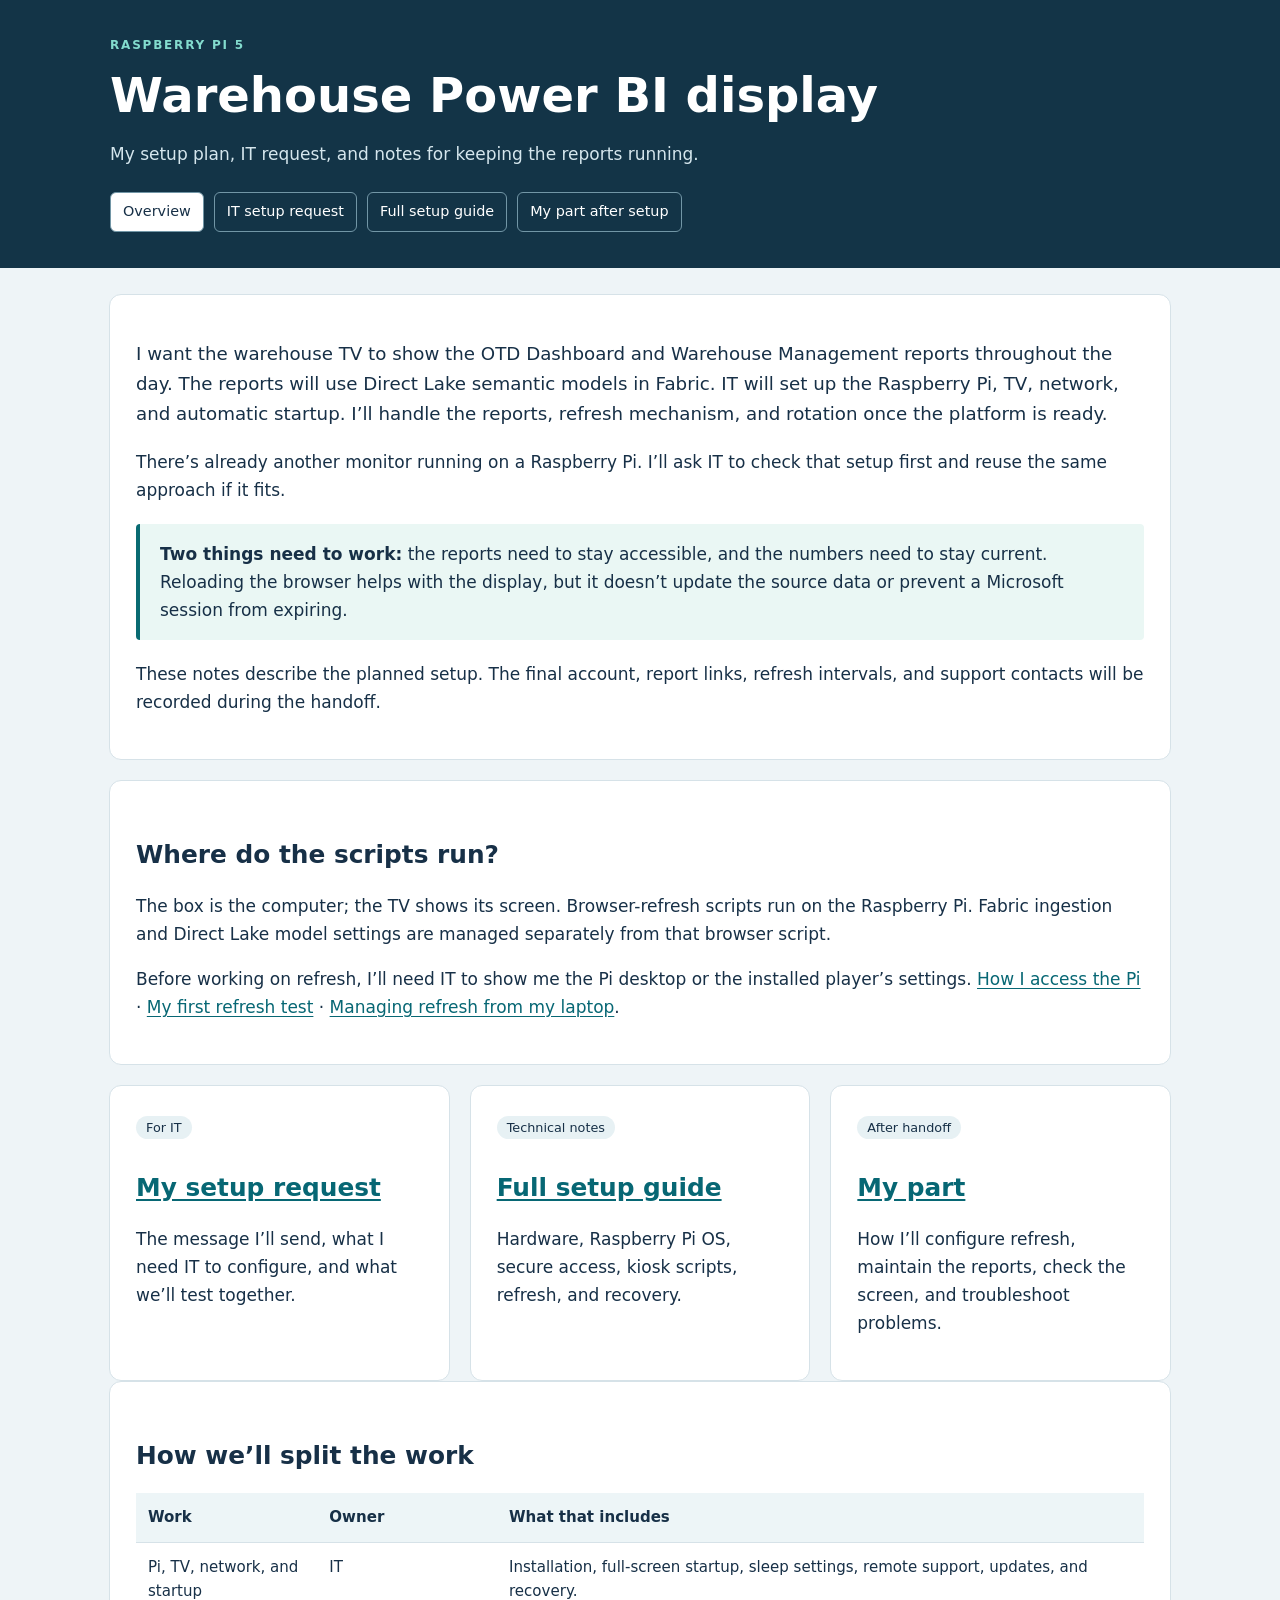
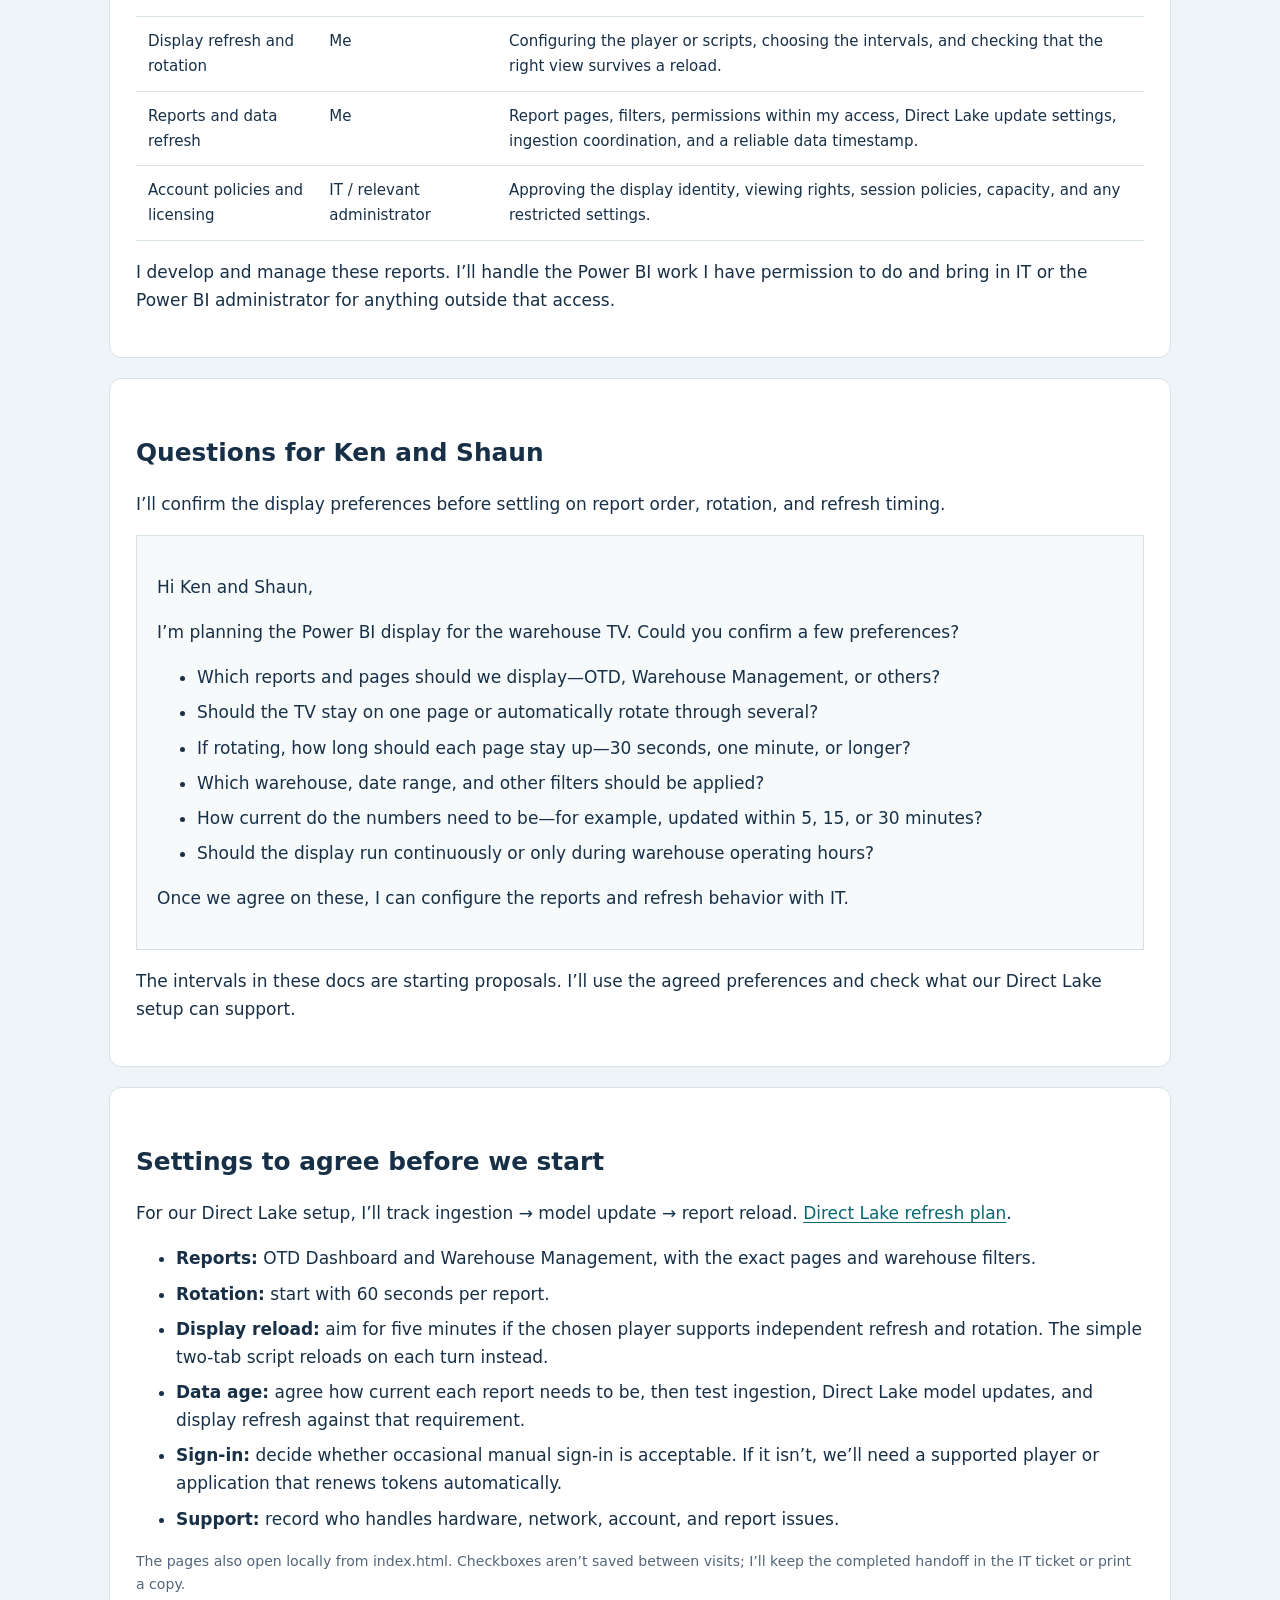
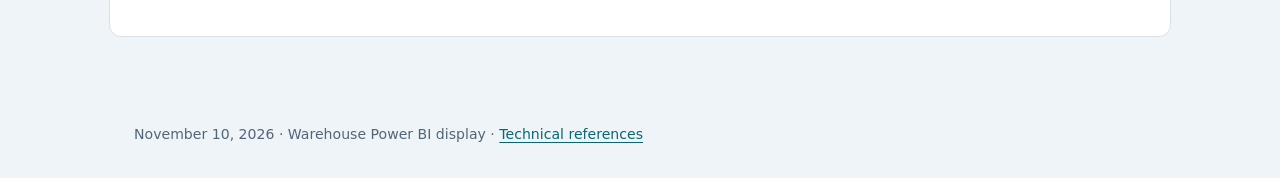
==== commit 32e7ba68: "Add display preference questions for Ken and Shaun" ====
--- a/index.html
+++ b/index.html
@@ -8,6 +8,7 @@
 <article><h2>Where do the scripts run?</h2><p>The box is the computer; the TV shows its screen. Browser-refresh scripts run on the Raspberry Pi. Fabric ingestion and Direct Lake model settings are managed separately from that browser script.</p><p>Before working on refresh, I’ll need IT to show me the Pi desktop or the installed player’s settings. <a href="my-part.html#access-the-pi">How I access the Pi</a> · <a href="my-part.html#run-refresh">My first refresh test</a> · <a href="my-part.html#remote-refresh">Managing refresh from my laptop</a>.</p></article>
 <div class="grid"><section class="card"><span class="tag">For IT</span><h2><a href="it-handoff.html">My setup request</a></h2><p>The message I’ll send, what I need IT to configure, and what we’ll test together.</p></section><section class="card"><span class="tag">Technical notes</span><h2><a href="full-setup.html">Full setup guide</a></h2><p>Hardware, Raspberry Pi OS, secure access, kiosk scripts, refresh, and recovery.</p></section><section class="card"><span class="tag">After handoff</span><h2><a href="my-part.html">My part</a></h2><p>How I’ll configure refresh, maintain the reports, check the screen, and troubleshoot problems.</p></section></div>
 <article><h2>How we’ll split the work</h2><div class="table-wrap"><table><thead><tr><th>Work</th><th>Owner</th><th>What that includes</th></tr></thead><tbody><tr><td>Pi, TV, network, and startup</td><td>IT</td><td>Installation, full-screen startup, sleep settings, remote support, updates, and recovery.</td></tr><tr><td>Display refresh and rotation</td><td>Me</td><td>Configuring the player or scripts, choosing the intervals, and checking that the right view survives a reload.</td></tr><tr><td>Reports and data refresh</td><td>Me</td><td>Report pages, filters, permissions within my access, Direct Lake update settings, ingestion coordination, and a reliable data timestamp.</td></tr><tr><td>Account policies and licensing</td><td>IT / relevant administrator</td><td>Approving the display identity, viewing rights, session policies, capacity, and any restricted settings.</td></tr></tbody></table></div><p>I develop and manage these reports. I’ll handle the Power BI work I have permission to do and bring in IT or the Power BI administrator for anything outside that access.</p></article>
+<article id="ken-and-shaun"><h2>Questions for Ken and Shaun</h2><p>I’ll confirm the display preferences before settling on report order, rotation, and refresh timing.</p><blockquote><p>Hi Ken and Shaun,</p><p>I’m planning the Power BI display for the warehouse TV. Could you confirm a few preferences?</p><ul><li>Which reports and pages should we display—OTD, Warehouse Management, or others?</li><li>Should the TV stay on one page or automatically rotate through several?</li><li>If rotating, how long should each page stay up—30 seconds, one minute, or longer?</li><li>Which warehouse, date range, and other filters should be applied?</li><li>How current do the numbers need to be—for example, updated within 5, 15, or 30 minutes?</li><li>Should the display run continuously or only during warehouse operating hours?</li></ul><p>Once we agree on these, I can configure the reports and refresh behavior with IT.</p></blockquote><p>The intervals in these docs are starting proposals. I’ll use the agreed preferences and check what our Direct Lake setup can support.</p></article>
 <article><h2>Settings to agree before we start</h2><p>For our Direct Lake setup, I’ll track ingestion → model update → report reload. <a href="full-setup.html#data">Direct Lake refresh plan</a>.</p><ul><li><strong>Reports:</strong> OTD Dashboard and Warehouse Management, with the exact pages and warehouse filters.</li><li><strong>Rotation:</strong> start with 60 seconds per report.</li><li><strong>Display reload:</strong> aim for five minutes if the chosen player supports independent refresh and rotation. The simple two-tab script reloads on each turn instead.</li><li><strong>Data age:</strong> agree how current each report needs to be, then test ingestion, Direct Lake model updates, and display refresh against that requirement.</li><li><strong>Sign-in:</strong> decide whether occasional manual sign-in is acceptable. If it isn’t, we’ll need a supported player or application that renews tokens automatically.</li><li><strong>Support:</strong> record who handles hardware, network, account, and report issues.</li></ul><p class="small">The pages also open locally from index.html. Checkboxes aren’t saved between visits; I’ll keep the completed handoff in the IT ticket or print a copy.</p></article></main>
 <footer>November 10, 2026 · Warehouse Power BI display · <a href="full-setup.html#sources">Technical references</a></footer>
 </body></html>
